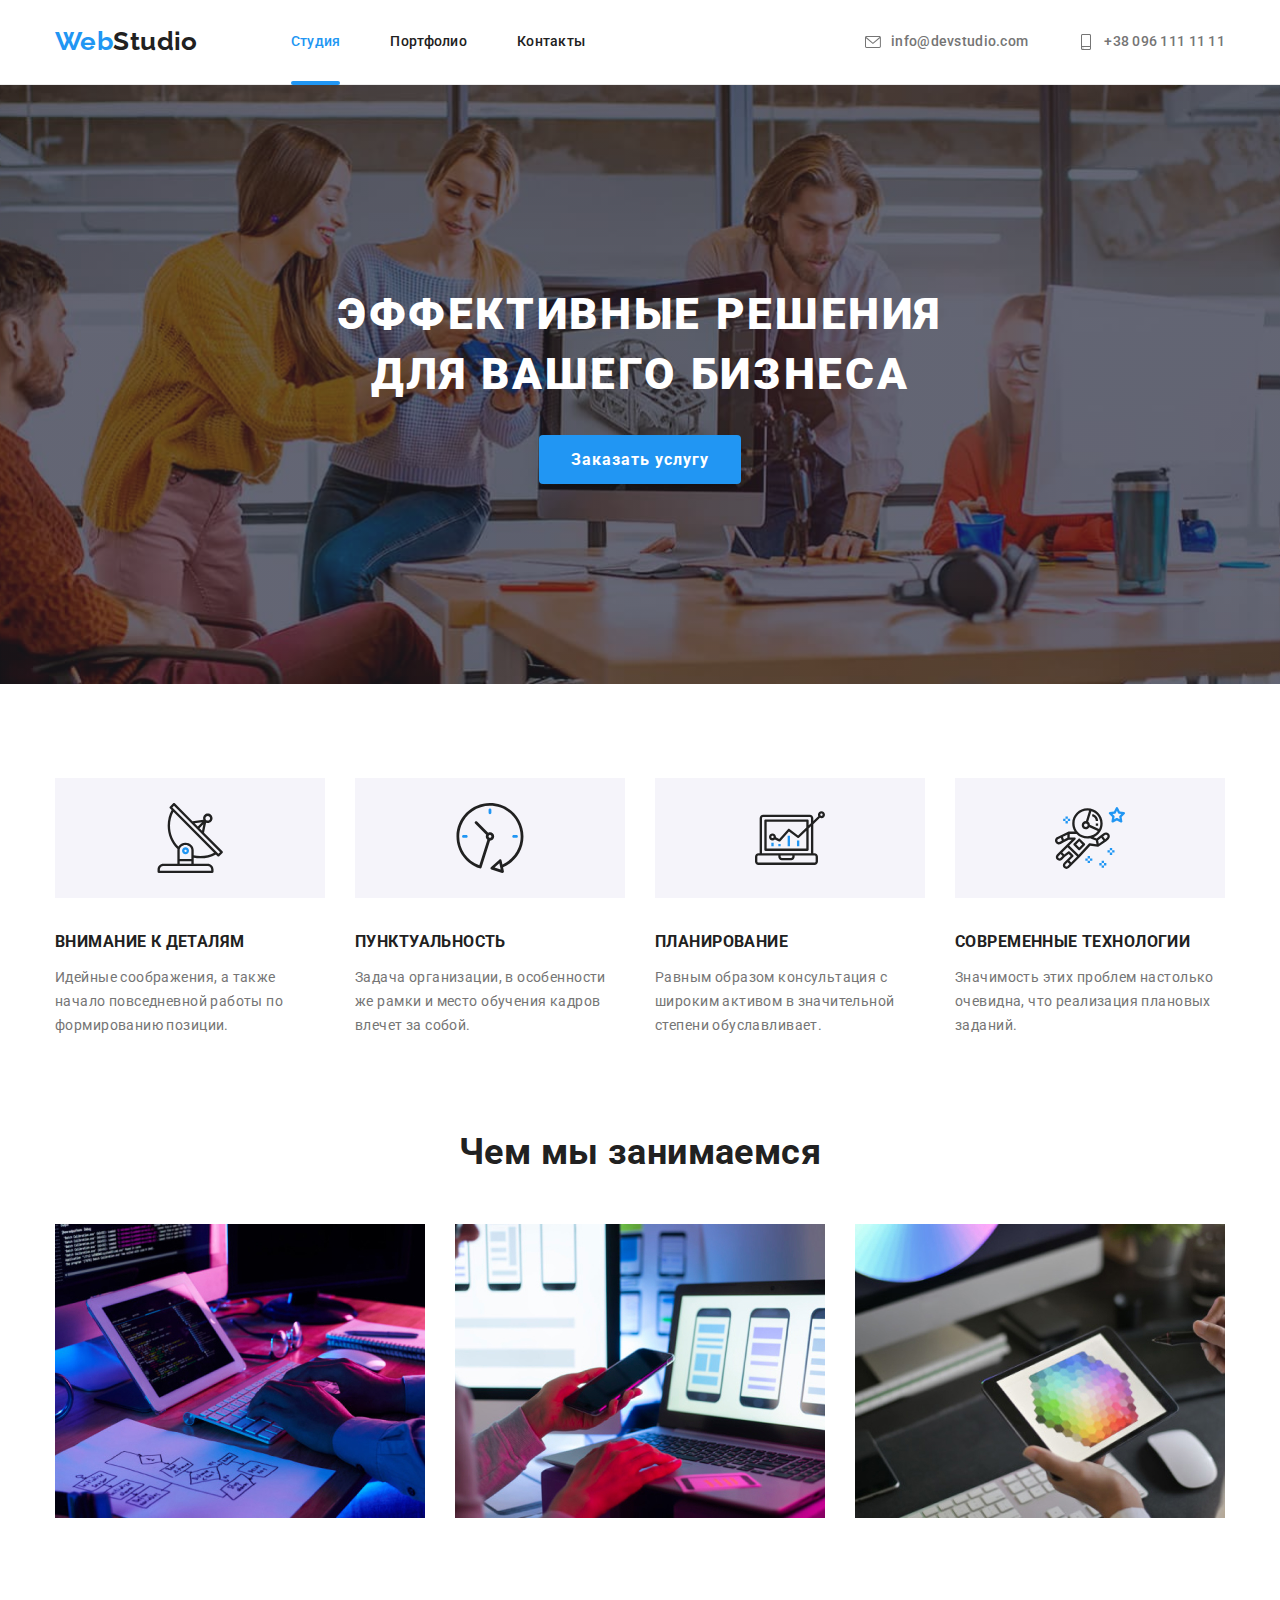
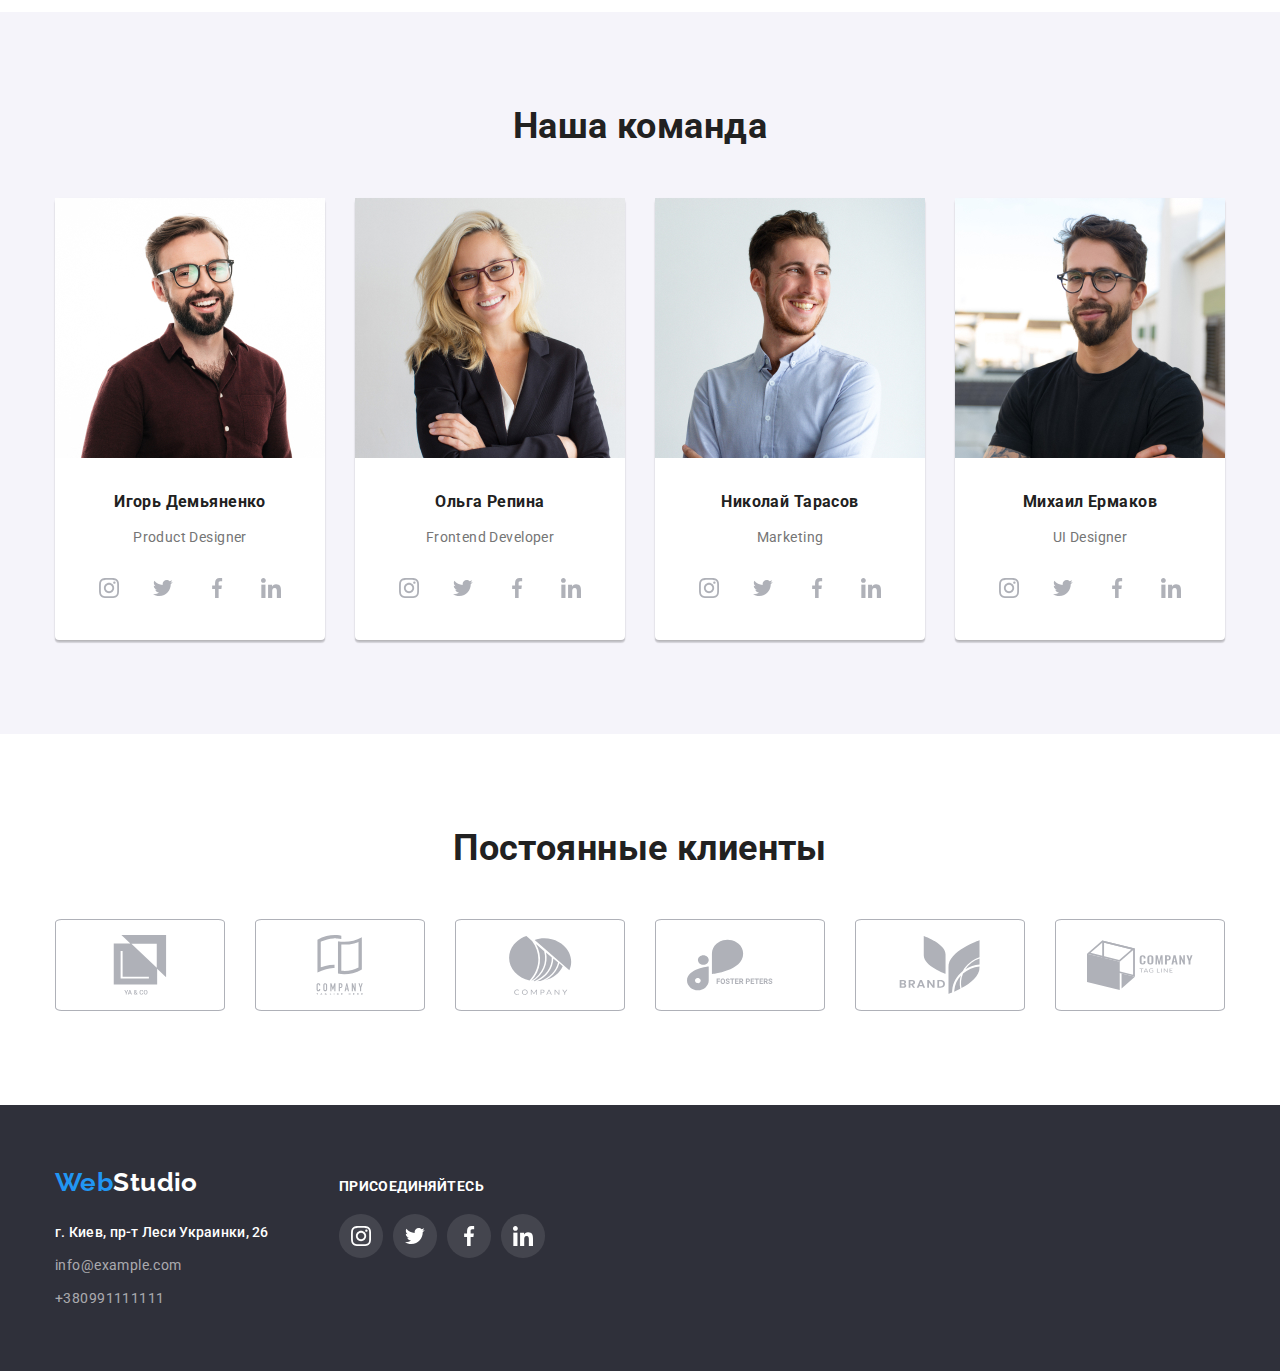
==== index.html @ 58682e2e "H/W" ====
<!DOCTYPE html>
<html lang="ru">
  <head>
    <meta charset="UTF-8" />
    <meta http-equiv="X-UA-Compatible" content="IE=edge" />
    <meta name="viewport" content="width=device-width, initial-scale=1.0" />
    <link rel="preconnect" href="https://fonts.googleapis.com" />
    <link rel="preconnect" href="https://fonts.gstatic.com" crossorigin />
    <link
      href="https://fonts.googleapis.com/css2?family=Raleway:wght@700&family=Roboto:wght@400;500;700;900&display=swap"
      rel="stylesheet"
    />
    <title>WebStudio</title>
    <link rel="stylesheet" href="./css/modern-normalize.css" />
    <link rel="stylesheet" href="./css/styles.css" />
  </head>

  <body>
    <header class="header">
      <div class="container-header container">
        <a class="logo-link" href="./index.html"
          >Web<span class="logo-d">Studio</span></a
        >
        <nav class="nav">
          <ul class="nav-list">
            <li class="nav-item">
              <a class="nav-link-s nav-link-active" href="./index.html">Студия</a>
            </li>
            <li class="nav-item">
              <a class="nav-link-ps" href="./portfolio.html">Портфолио</a>
            </li>
            <li class="nav-item">
              <a class="nav-link-k" href="Контакты">Контакты</a>
            </li>
          </ul>
        </nav>
        <ul class="cont-list">
          <li class="cont-item">
            <a class="cont-link" href="mailto:info@devstudio.com"
              ><svg class="cont-icon" width="16px" height="16px">
                <use href="./img/svg/symbol-defs.svg#icon-envelope"></use></svg
              >info@devstudio.com</a
            >
          </li>
          <li class="cont-item">
            <a class="cont-link" href="tel:+380961111111"
              ><svg class="cont-icon" width="16px" height="16px">
                <use
                  href="./img/svg/symbol-defs.svg#icon-smartphone"
                ></use></svg
              >+38 096 111 11 11</a
            >
          </li>
        </ul>
      </div>
    </header>
    <main>
      <section class="hero">
        <div class="container modal-animation">
          <h1 class="hero-title">ЭФФЕКТИВНЫЕ РЕШЕНИЯ ДЛЯ ВАШЕГО БИЗНЕСА</h1>
          <button class="button" type="button" data-modal-open>Заказать услугу</button>
          <div class="backdrop is-hidden" data-modal>
            <div class="modal">
              <p class="visually-hidden">Lorem ipsum dolor sit amet.</p>
                <button class="close-modal" data-modal-close>
                  <svg class="svg-modal"  width="18" height="18">
                    <use href="./img/svg/symbol-defs.svg#icon-close-black-18dp-2-1"></use>
                   </svg>
            </div>
          </div>
        </div>
      </section>

      <section class="section">
        <div class="container">
          <h2 class="visually-hidden">Заголовок</h2>
          <ul class="pecul-list">
            <li class="pecul-item">
              <div class="pecul-tumba">
                <svg class="pecul-icons">
                  <use href="./img/svg/symbol-defs.svg#icon-antena"></use>
                </svg>
              </div>
              <h3 class="pecul-title">внимание к деталям</h3>
              <p class="pecul-text">
                Идейные соображения, а также начало повседневной работы по
                формированию позиции.
              </p>
            </li>
            <li class="pecul-item">
              <div class="pecul-tumba">
                <svg class="pecul-icons">
                  <use href="./img/svg/symbol-defs.svg#icon-clock"></use>
                </svg>
              </div>
              <h3 class="pecul-title">пунктуальность</h3>
              <p class="pecul-text">
                Задача организации, в особенности же рамки и место обучения
                кадров влечет за собой.
              </p>
            </li>
            <li class="pecul-item">
              <div class="pecul-tumba">
                <svg class="pecul-icons">
                  <use href="./img/svg/symbol-defs.svg#icon-diagram"></use>
                </svg>
              </div>
              <h3 class="pecul-title">планирование</h3>
              <p class="pecul-text">
                Равным образом консультация с широким активом в значительной
                степени обуславливает.
              </p>
            </li>
            <li class="pecul-item">
              <div class="pecul-tumba">
                <svg class="pecul-icons">
                  <use href="./img/svg/symbol-defs.svg#icon-astronaut"></use>
                </svg>
              </div>
              <h3 class="pecul-title">современные технологии</h3>
              <p class="pecul-text">
                Значимость этих проблем настолько очевидна, что реализация
                плановых заданий.
              </p>
            </li>
          </ul>
        </div>
      </section>

      <section class="section section-feature">
        <div class="container">
          <h2 class="feature-title">Чем мы занимаемся</h2>
          <ul class="feature">
            <li class="feature-item">
              <img
                src="./img/1.1.jpg"
                alt="человек работает за компютером"
                width="370"
                height="300"
              />
            </li>
            <li class="feature-item">
              <img
                src="./img/1.2.jpg"
                alt="человек смотрит на телефон"
                width="370"
                height="300"
              />
            </li>
            <li class="feature-item">
              <img
                src="./img/1.3.jpg"
                alt="человек рисует на планшете"
                width="370"
                height="300"
              />
            </li>
          </ul>
        </div>
      </section>

      <section class="section section-team">
        <div class="container">
          <h2 class="section-title">Наша команда</h2>
          <ul class="team-list">
            <li class="team-item">
              <img
                src="./img/2.1.jpg"
                alt="UI Designer"
                width="270"
                height="260"
              />
              <div class="tumba">
                <h3 class="team-title">Игорь Демьяненко</h3>
                <p class="team-text">Product Designer</p>
                <ul class="team-socials-list">
                    <li class="button-icons">
                        <a class="team-social-link" href="#">
                            <svg class="icon" width="20" height="20">
                                <use href="./img/svg/symbol-defs.svg#icon-instagram"></use>
                            </svg>
                        </a>
                    </li>
                    <li class="button-icons">
                        <a class="team-social-link" href="#">
                            <svg class="icon" width="20" height="20">
                                <use href="./img/svg/symbol-defs.svg#icon-twitter"></use>
                            </svg>
                        </a>
                    </li>
                    <li class="button-icons">
                        <a class="team-social-link" href="#">
                            <svg class="icon" width="20" height="20">
                                <use href="./img/svg/symbol-defs.svg#icon-facebook"></use>
                            </svg>
                        </a>
                    </li>
                    <li class="button-icons">
                        <a class="team-social-link" href="#">
                            <svg class="icon" width="20" height="20">
                                <use href="./img/svg/symbol-defs.svg#icon-linkedin"></use>
                            </svg>
                        </a>
                    </li>
                </ul>
              </div>
            </li>
            <li class="team-item">
              <img
                src="./img/2.2.jpg"
                alt="Marketing"
                width="270"
                height="260"
              />
              <div class="tumba">
                <h3 class="team-title">Ольга Репина</h3>
                <p class="team-text">Frontend Developer</p>
                <ul class="team-socials-list">
                    <li class="button-icons">
                        <a class="team-social-link" href="#">
                            <svg class="icon" width="20" height="20">
                                <use href="./img/svg/symbol-defs.svg#icon-instagram"></use>
                            </svg>
                        </a>
                    </li>
                    <li class="button-icons">
                        <a class="team-social-link" href="#">
                            <svg class="icon" width="20" height="20">
                                <use href="./img/svg/symbol-defs.svg#icon-twitter"></use>
                            </svg>
                        </a>
                    </li>
                    <li class="button-icons">
                        <a class="team-social-link" href="#">
                            <svg class="icon" width="20" height="20">
                                <use href="./img/svg/symbol-defs.svg#icon-facebook"></use>
                            </svg>
                        </a>
                    </li>
                    <li class="button-icons">
                        <a class="team-social-link" href="#">
                            <svg class="icon" width="20" height="20">
                                <use href="./img/svg/symbol-defs.svg#icon-linkedin"></use>
                            </svg>
                        </a>
                    </li>
                </ul>
              </div>
            </li>
            <li class="team-item">
              <img
                src="./img/2.3.jpg"
                alt="Frontend Developer"
                width="270"
                height="260"
              />
              <div class="tumba">
                <h3 class="team-title">Николай Тарасов</h3>
                <p class="team-text">Marketing</p>
                <ul class="team-socials-list">
                    <li class="button-icons">
                        <a class="team-social-link" href="#">
                            <svg class="icon" width="20" height="20">
                                <use href="./img/svg/symbol-defs.svg#icon-instagram"></use>
                            </svg>
                        </a>
                    </li>
                    <li class="button-icons">
                        <a class="team-social-link" href="#">
                            <svg class="icon" width="20" height="20">
                                <use href="./img/svg/symbol-defs.svg#icon-twitter"></use>
                            </svg>
                        </a>
                    </li>
                    <li class="button-icons">
                        <a class="team-social-link" href="#">
                            <svg class="icon" width="20" height="20">
                                <use href="./img/svg/symbol-defs.svg#icon-facebook"></use>
                            </svg>
                        </a>
                    </li>
                    <li class="button-icons">
                        <a class="team-social-link" href="#">
                            <svg class="icon" width="20" height="20">
                                <use href="./img/svg/symbol-defs.svg#icon-linkedin"></use>
                            </svg>
                        </a>
                    </li>
                </ul>
              </div>
            </li>
            <li class="team-item">
              <img
                src="./img/2.4.jpg"
                alt="Product Designer"
                width="270"
                height="260"
              />
              <div class="tumba">
                <h3 class="team-title">Михаил Ермаков</h3>
                <p class="team-text">UI Designer</p>
                <ul class="team-socials-list">
                    <li class="button-icons">
                        <a class="team-social-link" href="#">
                            <svg class="icon" width="20" height="20">
                                <use href="./img/svg/symbol-defs.svg#icon-instagram"></use>
                            </svg>
                        </a>
                    </li>
                    <li class="button-icons">
                        <a class="team-social-link" href="#">
                            <svg class="icon" width="20" height="20">
                                <use href="./img/svg/symbol-defs.svg#icon-twitter"></use>
                            </svg>
                        </a>
                    </li>
                    <li class="button-icons">
                        <a class="team-social-link" href="#">
                            <svg class="icon" width="20" height="20">
                                <use href="./img/svg/symbol-defs.svg#icon-facebook"></use>
                            </svg>
                        </a>
                    </li>
                    <li class="button-icons">
                        <a class="team-social-link" href="#">
                            <svg class="icon" width="20" height="20">
                                <use href="./img/svg/symbol-defs.svg#icon-linkedin"></use>
                            </svg>
                        </a>
                    </li>
                </ul>
              </div>
            </li>
          </ul>
        </div>
      </section>

      <section class="section section-client">
        <div class="container">
          <h2 class="section-title">Постоянные клиенты</h2>
          <ul class="client-list">
            <li class="client-item">
              <a class="clients-link" href="#">
                <svg class="client-icons" width="106" height="60">
                  <use href="./img/svg/symbol-defs.svg#icon-yaco"></use>
                </svg>
              </a>
            </li>
            <li class="client-item">
              <a class="clients-link" href="#">
                <svg class="client-icons" width="106" height="60">
                  <use href="./img/svg/symbol-defs.svg#icon-company-th"></use>
                </svg>
              </a>
            </li>
            <li class="client-item">
              <a class="clients-link" href="#">
                <svg class="client-icons" width="106" height="60">
                  <use href="./img/svg/symbol-defs.svg#icon-company"></use>
                </svg>
              </a>
            </li>
            <li class="client-item">
              <a class="clients-link" href="#">
                <svg class="client-icons" width="106" height="60">
                  <use
                    href="./img/svg/symbol-defs.svg#icon-foster-peters"
                  ></use>
                </svg>
              </a>
            </li>
            <li class="client-item">
              <a class="clients-link" href="#">
                <svg class="client-icons" width="106" height="60">
                  <use href="./img/svg/symbol-defs.svg#icon-brand"></use>
                </svg>
              </a>
            </li>
            <li class="client-item">
              <a class="clients-link" href="#">
                <svg class="client-icons" width="106" height="60">
                  <use href="./img/svg/symbol-defs.svg#icon-company-tl"></use>
                </svg>
              </a>
            </li>
          </ul>
        </div>
      </section>
    </main>

    <footer>
      <section class="section-footer">
        <div class="container container-footer">
            <div class="">
                <a class="logo-link-f" href="/index.html"
                >Web<span class="logo-white">Studio</span></a>
              <address class="address">
                <ul class="nav-list-f">
                  <li class="nav-item-f">
                    <a class="cont-link-fa" href=""
                      >г. Киев, пр-т Леси Украинки, 26</a>
                  </li>
                  <li class="nav-item-f">
                    <a class="cont-link-f" href="mailto:info@example.com"
                      >info@example.com</a>
                  </li>
                  <li class="nav-item-f">
                    <a class="cont-link-f" href="tel:+380991111111"
                      >+380991111111</a>
                  </li>
                </ul>
            </div>
            <div class="footer-social">
              <h3 class="social-heading-footer">присоединяйтесь</h3>
              <ul class="footer-socials-list">
                <li class="footer-socials-item">
                  <a class="footer-social-link" href="#">
                    <svg class="footer-icon" width="20" height="20">
                      <use
                        href="./img/svg/symbol-defs.svg#icon-instagram"
                      ></use>
                    </svg>
                  </a>
                </li>
                <li class="footer-socials-item">
                  <a class="footer-social-link" href="#">
                    <svg class="footer-icon" width="20" height="20">
                      <use href="./img/svg/symbol-defs.svg#icon-twitter"></use>
                    </svg>
                  </a>
                </li>
                <li class="footer-socials-item">
                  <a class="footer-social-link" href="#">
                    <svg class="footer-icon" width="20" height="20">
                      <use href="./img/svg/symbol-defs.svg#icon-facebook"></use>
                    </svg>
                  </a>
                </li>
                <li class="footer-socials-item">
                  <a class="footer-social-link" href="#">
                    <svg class="footer-icon" width="20" height="20">
                      <use href="./img/svg/symbol-defs.svg#icon-linkedin"></use>
                    </svg>
                  </a>
                </li>
              </ul>
            </div>
          </address>
        </div>
      </section>
    </footer>
    <script src="./js/modal.js"></script>
  </body>
</html>
---- css/styles.css ----
/* цвет основного текста #757575*/
/* цвет вторичного текста #212121*/
/* белый FFFFFF*/
/* акцент #2196F3 - #000000*/
/* Вторичный цвет фона #2F303A */
/* Вторичный цвет фона# F5F4FA */

:root {
  --primary-text-color: #757575;
  --title-text-color: #212121;
  --white-text-color: #fff;
  --accent-text-color: #2196f3;
  --icon-color: #f5f4fa;
}
body {
  font-family: Roboto, sans-serif;
  font-size: 14px;
  line-height: 1.71;
  letter-spacing: 0.03em;
  background-color: #fff;
  color: var(--primary-text-color);
}
.visually-hidden {
  position: absolute;
  clip: rect(0 0 0 0);
  width: 1px;
  height: 1px;
  margin: -1px;
}
address {
  font-style: normal;
  margin-top: 20px;
}
h1,
h2,
h3,
p {
  padding: 0;
  margin: 0;
}
ul {
  margin: 0;
  padding: 0;
  list-style: none;
}
h2 {
  font-weight: 700;
  line-height: 1.16;
  font-size: 18px;
  color: var(--title-text-color);
}
a {
  text-decoration: none;
}
img {
  max-width: 100%;
  height: auto;
  display: block;
}

/* section */
.section {
  padding-top: 94px;
  padding-bottom: 94px;
}
.section-feature {
  padding-top: 0;
}
.section-title {
  text-align: center;
  margin-bottom: 50px;
  font-size: 36px;
}
.section-team {
  background: #f5f4fa;
}

/* header */
.header {
  border-bottom-width: 1px;
  border-bottom-style: solid;
  border-bottom-color: #ececec;
}
.container-header {
  display: flex;
  align-items: center;
}
.nav {
  margin-left: 93px;
}
.nav-list {
  display: flex;
}
.nav-item:not(:last-child) {
  margin-right: 50px;
}

.logo-link,
.logo-d,
.logo-white,
.logo-link-f {
  font-family: Raleway;
  font-weight: 700;
  font-size: 26px;
  line-height: 1.38;
}
.logo-link {
  color: var(--accent-text-color);
  margin: 24px 0;
}
.logo-d {
  color: var(--title-text-color);
}
.nav-link-s,
.nav-link-ps,
.nav-link-k,
.nav-link-p,
.nav-link-st {
  text-decoration: none;
  font-weight: 500;
  font-size: 14px;
  line-height: 1.14;
  letter-spacing: 0.02em;
  height: 100%;
  display: flex;
  align-items: center;
  position: relative;
  padding-top: 32px;
  padding-bottom: 32px;
  height: 100%;
  color: var(--title-text-color);
  transition: 250ms cubic-bezier(0.4, 0, 0.2, 1);
}

.nav-link-s:hover,
.nav-link-s:focus,
.nav-link-ps:hover,
.nav-link-ps:focus,
.nav-link-k:hover,
.nav-link-k:focus,
.nav-link-st:hover,
.nav-link-st:focus {
  color: var(--accent-text-color);
}
.nav-link-active {
  color: var(--accent-text-color);
  padding-top: 32px;
  padding-bottom: 32px;
}

.nav-link-active::after {
  content: "";
  position: absolute;
  height: 4px;
  border-radius: 2px;
  bottom: 0%;
  width: 100%;
  bottom: -3px;
  left: 0;
  background: var(--accent-text-color);
}
.cont-list {
  display: flex;
  margin-left: auto;
}
.cont-item:not(:last-child) {
  margin-right: 50px;
}
.cont-link {
  display: flex;
  font-weight: 500;
  line-height: 1.14;
  letter-spacing: 0.02em;
  color: var(--primary-text-color);
  transition: 250ms cubic-bezier(0.4, 0, 0.2, 1);
}
.cont-icon {
  margin-right: 10px;
  fill: var(--primary-text-color);
}
.cont-link:hover,
.cont-link:focus {
  color: var(--accent-text-color);
}
.cont-link:hover .cont-icon {
  fill: var(--accent-text-color);
}
.cont-link:focus .cont-icon {
  fill: var(--accent-text-color);
}

/* hero */
.hero {
  margin-left: auto;
  margin-right: auto;
  background-color: #2f303a;
  background-image: linear-gradient(
      to left,
      rgba(47, 48, 58, 0.4),
      rgba(47, 48, 58, 0.4)
    ),
    url(../img/bg-h.jpg);
  background-size: cover;
  max-width: 1600px;
  background-repeat: no-repeat;
  background-position: center;
  padding: 200px 0;
}

.hero-title {
  font-weight: 900;
  font-size: 44px;
  line-height: 1.36;
  letter-spacing: 0.06em;
  text-transform: uppercase;
  width: 696px;
  margin: 0 auto;
  text-align: center;
  color: #fff;
}
.button {
  font-weight: 700;
  font-size: 16px;
  line-height: 1.87;
  align-items: center;
  text-align: center;
  letter-spacing: 0.06em;
  cursor: pointer;
  min-width: 200px;
  margin: 0 auto;
  margin-top: 30px;
  padding: 10px 29px;
  display: block;
  padding: 10px 32px;
  box-shadow: 0px 4px 4px rgba(0, 0, 0, 0.15);
  border: none;
  border-radius: 4px;
  color: #fff;
  background-color: var(--accent-text-color);
}
.button:hover,
.button:focus {
  box-shadow: 0px 3px 1px rgba(0, 0, 0, 0.1), 0px 1px 2px rgba(0, 0, 0, 0.08),
    0px 2px 2px rgba(0, 0, 0, 0.12);
}
.modal-animation {
  position: relative;
}
.backdrop {
  position: fixed;
  top: 0%;
  left: 0%;
  width: 100%;
  height: 100%;
  background-color: rgba(0, 0, 0, 0.2);
  transition-property: opacity visibility;
  transition: 250ms cubic-bezier(0.4, 0, 0.2, 1);
}
.is-hidden .modal {
  transform: translateY(200%) scale(2);
}
.modal {
  position: absolute;
  min-width: 528px;
  min-height: 581px;
  background: #ffffff;
  border-radius: 4px;
  top: 50%;
  left: 50%;
  box-shadow: 0px 1px 3px rgba(0, 0, 0, 0.12), 0px 1px 1px rgba(0, 0, 0, 0.14),
    0px 2px 1px rgba(0, 0, 0, 0.2);
  transform: translate(-50%, -50%) scale(1);
  transition: 250ms cubic-bezier(0.4, 0, 0.2, 1);
}
.close-modal {
  position: absolute;
  width: 30px;
  height: 30px;
  border-width: 1px;
  border-radius: 50%;
  border-color: rgba(0, 0, 0, 0.1);
  background-color: #fff;
  position: absolute;
  margin: 0;
  top: 8px;
  right: 8px;
  display: flex;
  align-items: center;
  justify-content: center;
}
.is-hidden {
  visibility: hidden;
  opacity: 0;
  pointer-events: none;
}

/* section-pecul */
.container {
  width: 1200px;
  padding: 0 15px;
  margin: 0 auto;
}
.pecul-list {
  display: flex;
}
.pecul-title {
  text-transform: uppercase;
  color: var(--title-text-color);
}
.pecul-tumba {
  background-color: var(--icon-color);
  width: 270px;
  height: 120px;
  margin-bottom: 30px;
  display: flex;
  align-items: center;
  justify-content: center;
}
.pecul-icons {
  width: 70px;
  height: 70px;
}
.pecul-item:not(:last-child) {
  margin-right: 30px;
}
.pecul-title {
  box-sizing: content-box;
  margin-bottom: 10px;
}
.feature-title {
  text-align: center;
  margin-bottom: 50px;
  font-size: 36px;
}
.feature {
  display: flex;
}
.feature-item:not(:last-child) {
  margin-right: 30px;
}

/* team */

.team-list {
  display: flex;
}
.team-title {
  margin-bottom: 10px;
  color: var(--title-text-color);
}
.team-item:not(:last-child) {
  margin-right: 30px;
}
.tumba {
  padding: 30px 0;
}
.team-item {
  background-color: #ffffff;
  border-radius: 4px;
  box-shadow: 0px 3px 1px rgba(0, 0, 0, 0.1), 0px 1px 2px rgba(0, 0, 0, 0.08),
    0px 2px 2px rgba(0, 0, 0, 0.12);
  text-align: center;
}
.team-socials-list {
  display: flex;
  justify-content: center;
  align-items: center;
  margin-top: 16px;
}
.button-icons {
  padding: 0;
  border: none;
  background-color: #fff;
  align-items: center;
}
.team-social-link {
  display: flex;
  width: 44px;
  height: 44px;
  align-items: center;
  justify-content: center;
  border-radius: 50%;
  fill: #afb1b8;
  transition: 250ms cubic-bezier(0.4, 0, 0.2, 1);
}
.team-social-link:hover,
.team-social-link:focus {
  background-color: var(--accent-text-color);
}
.team-social-link:hover,
.team-social-link:focus {
  fill: #fff;
}
.button-icons:not(:last-child) {
  margin-right: 10px;
}

/* client */

.client-list {
  display: flex;
  justify-content: center;
  align-items: center;
}
.client-item {
  padding: 0;
  border-radius: 4%;
  align-items: center;
}
.client-item:not(:last-child) {
  margin-right: 30px;
}
.clients-link {
  display: flex;
  width: 170px;
  height: 92px;
  align-items: center;
  justify-content: center;
  border: 1px solid #afb1b8;
  border-radius: 4%;
  transition: 250ms cubic-bezier(0.4, 0, 0.2, 1);
}
.clients-link {
  fill: #afb1b8;
}
.clients-link:hover,
.clients-link:focus {
  border-color: var(--accent-text-color);
  fill: var(--accent-text-color);
}

/* footer */
.container-footer {
  display: flex;
  align-items: baseline;
}
.logo-link-f {
  color: var(--accent-text-color);
}
.logo-white {
  color: var(--white-text-color);
}
.cont-link-fa {
  text-decoration: none;
  font-weight: 500;
  line-height: 1.14;
  letter-spacing: 0.02em;
  text-decoration: none;
  color: var(--white-text-color);
}
.cont-link-fa:focus,
.cont-link-fa:hover {
  color: var(--accent-text-color);
}
.cont-link-f {
  font-weight: 400;
  line-height: 1.71;
  color: rgba(255, 255, 255, 0.6);
}
.cont-link-f:focus,
.cont-link-f:hover {
  color: var(--accent-text-color);
}

footer {
  background-color: #2f303a;
  padding: 60px 0;
}
.nav-item-f:not(:last-child) {
  margin-bottom: 9px;
}
.social-heading-footer {
  font-weight: bold;
  font-size: 14px;
  line-height: 16px;
  text-transform: uppercase;
  color: var(--white-text-color);
}
.footer-social {
  margin-left: 70px;
}

.footer-socials-list {
  display: flex;
  align-items: center;
  justify-content: center;
  margin-top: 20px;
}

.footer-socials-item {
  padding: 0;
  align-items: center;
  border-radius: 50%;
  background-image: linear-gradient(
    to left,
    rgba(255, 255, 255, 10%),
    rgba(255, 255, 255, 10%)
  );
}

.footer-social-link:hover,
.footer-social-link:focus {
  background-image: linear-gradient(
    to left,
    var(--accent-text-color),
    var(--accent-text-color)
  );
}

.footer-socials-item:not(:last-child) {
  margin-right: 10px;
}

.footer-social-link {
  display: flex;
  width: 44px;
  height: 44px;
  align-items: center;
  justify-content: center;
  border-radius: 50%;
  transition: 250ms cubic-bezier(0.4, 0, 0.2, 1);
}
.footer-icon {
  fill: #fff;
}
/* portfolio */

.filter-button {
  font-weight: bold;
  font-size: 16px;
  line-height: 1.62;
  text-align: center;
  border: none;
  margin: 0;
  border-radius: 4px;
  padding: 6px 22px;
  cursor: pointer;
  background: #f5f4fa;
  color: var(--title-text-color);
  transition: 250ms cubic-bezier(0.4, 0, 0.2, 1);
}
.botton-list {
  justify-content: center;
  display: flex;
}
.botton-item:not(:last-child) {
  margin-right: 8px;
}
.filter-button:hover,
.filter-button:focus {
  color: var(--white-text-color);
  background: var(--accent-text-color);
  box-shadow: 0px 3px 1px rgba(0, 0, 0, 0.1), 0px 1px 2px rgba(0, 0, 0, 0.08),
    0px 2px 2px rgba(0, 0, 0, 0.12);
  border-radius: 4px;
}
.portfolio-list {
  margin-top: 50px;
  display: flex;
  flex-wrap: wrap;
  align-items: center;
  justify-content: space-between;
}
.portfolio-item:nth-child(-n + 6) {
  margin-bottom: 30px;
}
.portfolio-link {
  display: block;
  transition: box-shadow 250ms cubic-bezier(0.4, 0, 0.2, 1);
}
.portfolio-link:hover,
.portfolio-link:focus {
  box-shadow: 0px 1px 1px rgba(0, 0, 0, 0.12), 0px 4px 4px rgba(0, 0, 0, 0.06),
    1px 4px 6px rgba(0, 0, 0, 0.16);
}
.portfolio-item {
  position: relative;
}
.portfolio-tumba {
  margin-top: -5px;
  padding: 20px 24px;
  border-right: 1px solid #eeeeee;
  border-bottom: 1px solid #eeeeee;
  border-left: 1px solid #eeeeee;
  background: #ffffff;
}
.portfolio-titel {
  font-weight: 700;
  font-size: 18px;
  line-height: 2;
  letter-spacing: 0.06em;
}
.portfolio-text {
  color: var(--primary-text-color);
  font-weight: 400;
  margin-top: 4px;
  font-size: 16px;
  line-height: 1.87;
}
.portfolio-hover {
  position: relative;
  overflow: hidden;
}
.hover-text {
  position: absolute;
  bottom: 0;
  transform: translateY(100%);
  transition: transform 250ms cubic-bezier(0.4, 0, 0.2, 1);
  width: 100%;
  height: 100%;
  padding: 63px 24px;
  background-color: rgba(33, 150, 243, 0.9);
  font-weight: normal;
  font-size: 18px;
  line-height: 1.56;
  color: #ffffff;
}
.portfolio-link:hover .hover-text,
.portfolio-link:focus .hover-text {
  transform: translateY(0);
}
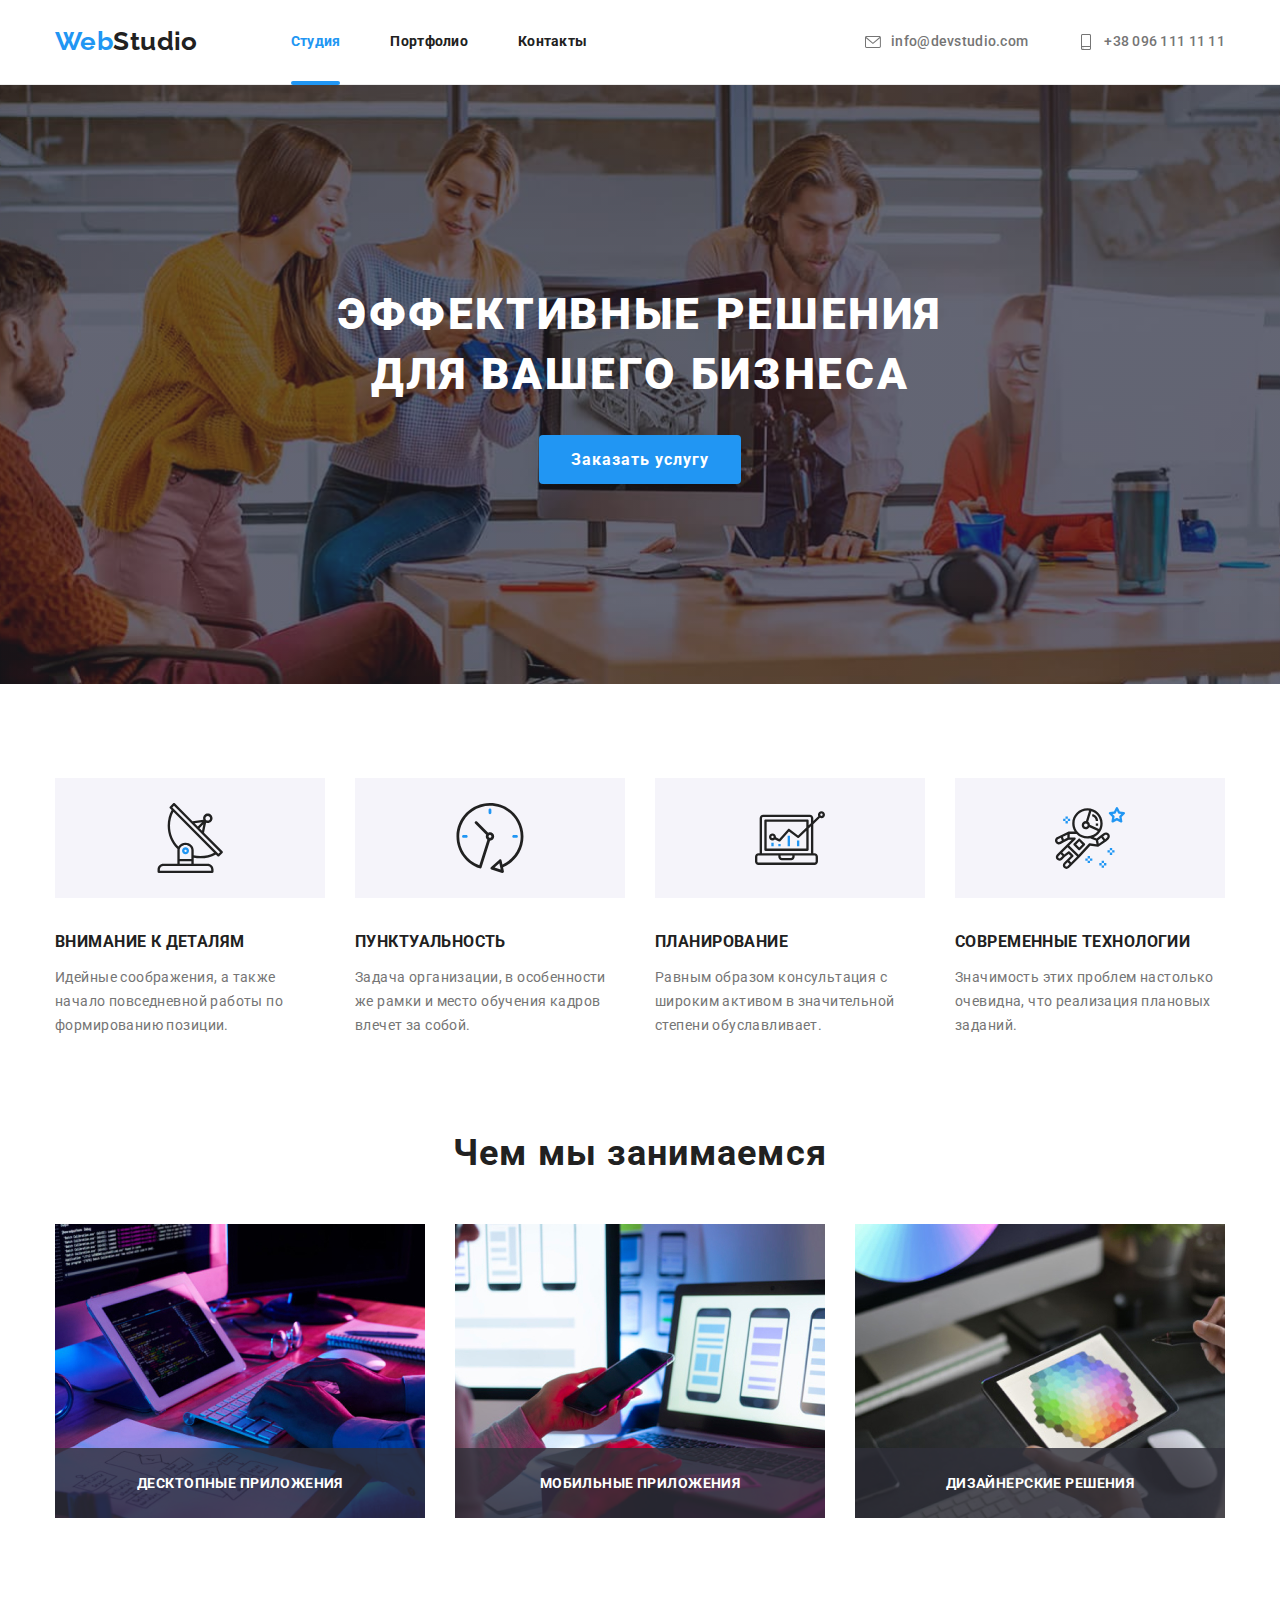
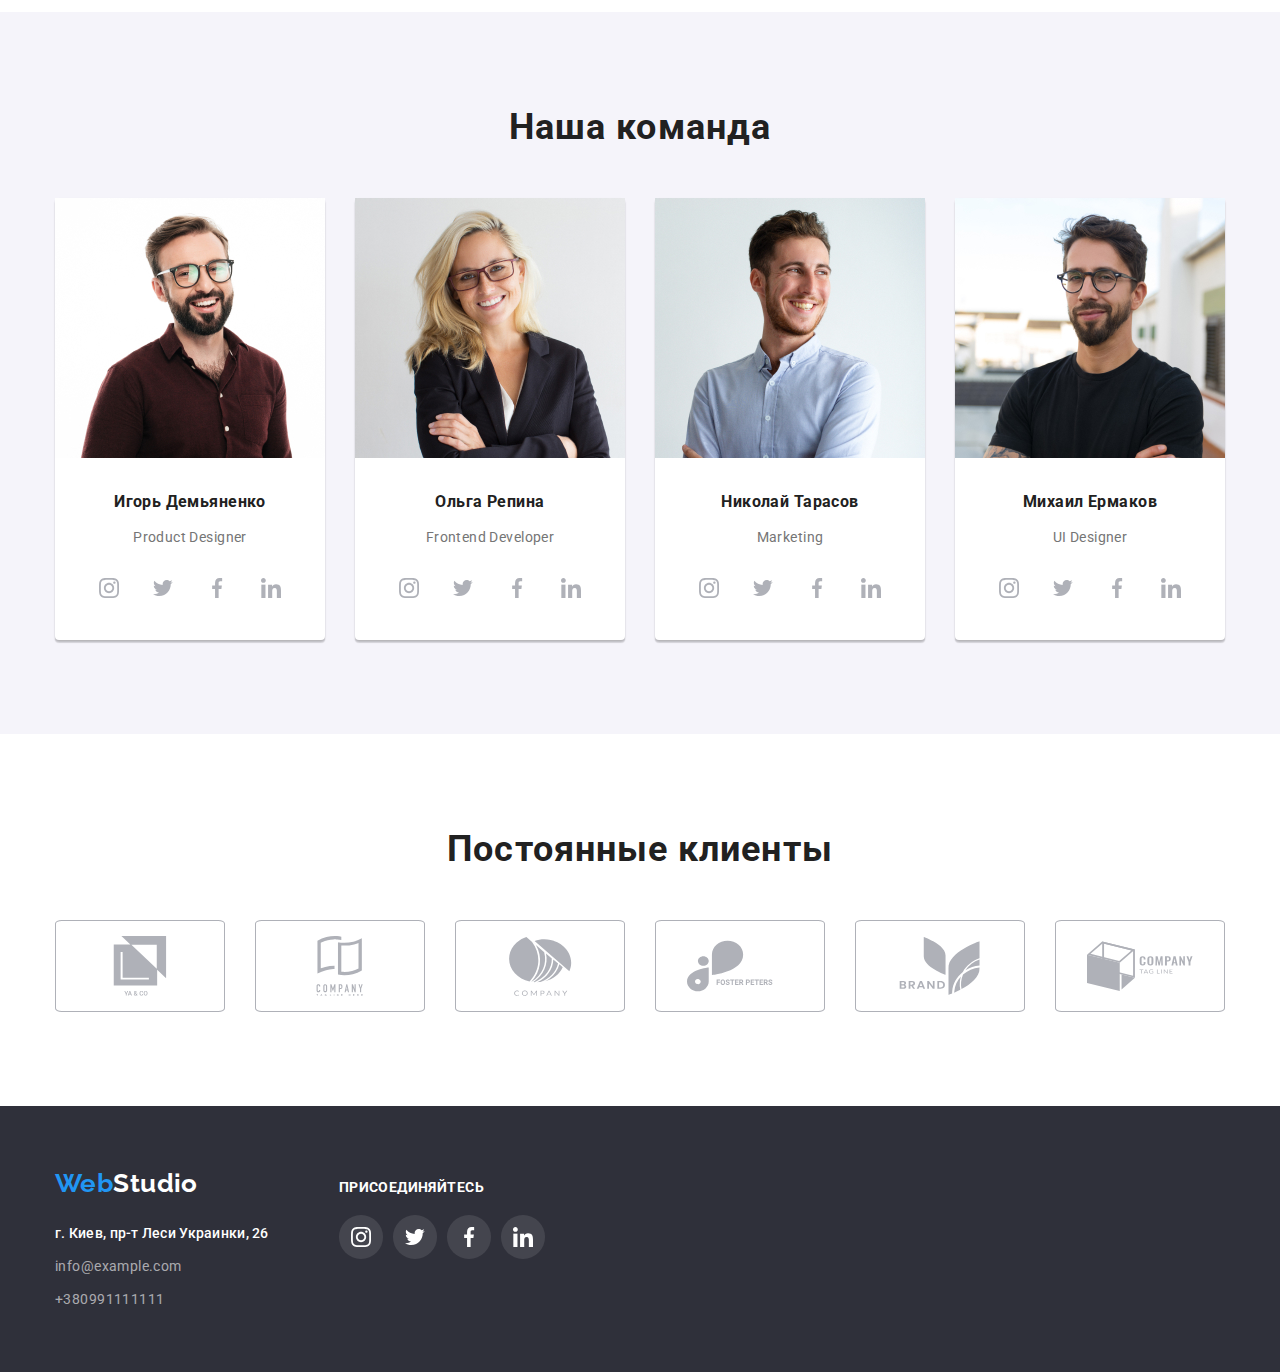
==== commit 5a985066: "H/W" ====
--- a/index.html
+++ b/index.html
@@ -18,19 +18,19 @@
   <body>
     <header class="header">
       <div class="container-header container">
-        <a class="logo-link" href="./index.html"
-          >Web<span class="logo-d">Studio</span></a
+        <a class="logo-link logo" href="./index.html"
+          >Web<span class="logo-black">Studio</span></a
         >
         <nav class="nav">
           <ul class="nav-list">
             <li class="nav-item">
-              <a class="nav-link-s nav-link-active" href="./index.html">Студия</a>
+              <a class="nav-link nav-link-active" href="./index.html">Студия</a>
             </li>
             <li class="nav-item">
-              <a class="nav-link-ps" href="./portfolio.html">Портфолио</a>
+              <a class="nav-link" href="./portfolio.html">Портфолио</a>
             </li>
             <li class="nav-item">
-              <a class="nav-link-k" href="Контакты">Контакты</a>
+              <a class="nav-link" href="Контакты">Контакты</a>
             </li>
           </ul>
         </nav>
@@ -129,31 +129,40 @@
 
       <section class="section section-feature">
         <div class="container">
-          <h2 class="feature-title">Чем мы занимаемся</h2>
+          <h2 class="feature-title title">Чем мы занимаемся</h2>
           <ul class="feature">
             <li class="feature-item">
-              <img
+              <div class="job-item-thumb">
+                <img
                 src="./img/1.1.jpg"
                 alt="человек работает за компютером"
                 width="370"
                 height="300"
               />
+              <p class="job-animation">Десктопные приложения</p>
+              </div>
             </li>
             <li class="feature-item">
-              <img
+              <div class="job-item-thumb">
+                <img
                 src="./img/1.2.jpg"
                 alt="человек смотрит на телефон"
                 width="370"
                 height="300"
               />
+              <p class="job-animation">Мобильные приложения</p>
+              </div>
             </li>
             <li class="feature-item">
-              <img
+              <div class="job-item-thumb">
+                <img
                 src="./img/1.3.jpg"
                 alt="человек рисует на планшете"
                 width="370"
                 height="300"
               />
+              <p class="job-animation">Дизайнерские решения</p>
+              </div>
             </li>
           </ul>
         </div>
@@ -161,7 +170,7 @@
 
       <section class="section section-team">
         <div class="container">
-          <h2 class="section-title">Наша команда</h2>
+          <h2 class="section-title title">Наша команда</h2>
           <ul class="team-list">
             <li class="team-item">
               <img
@@ -337,7 +346,7 @@
 
       <section class="section section-client">
         <div class="container">
-          <h2 class="section-title">Постоянные клиенты</h2>
+          <h2 class="section-title title">Постоянные клиенты</h2>
           <ul class="client-list">
             <li class="client-item">
               <a class="clients-link" href="#">
@@ -392,7 +401,7 @@
       <section class="section-footer">
         <div class="container container-footer">
             <div class="">
-                <a class="logo-link-f" href="/index.html"
+                <a class="logo-link" href="/index.html"
                 >Web<span class="logo-white">Studio</span></a>
               <address class="address">
                 <ul class="nav-list-f">
--- a/css/styles.css
+++ b/css/styles.css
@@ -43,12 +43,6 @@
   padding: 0;
   list-style: none;
 }
-h2 {
-  font-weight: 700;
-  line-height: 1.16;
-  font-size: 18px;
-  color: var(--title-text-color);
-}
 a {
   text-decoration: none;
 }
@@ -73,6 +67,14 @@
 }
 .section-team {
   background: #f5f4fa;
+}
+.title {
+  font-weight: bold;
+  font-size: 36px;
+  line-height: 42px;
+  text-align: center;
+  letter-spacing: 0.03em;
+  color: var(--title-text-color);
 }
 
 /* header */
@@ -94,30 +96,25 @@
 .nav-item:not(:last-child) {
   margin-right: 50px;
 }
-
 .logo-link,
-.logo-d,
-.logo-white,
-.logo-link-f {
+.logo-black,
+.logo-white {
   font-family: Raleway;
   font-weight: 700;
   font-size: 26px;
   line-height: 1.38;
+  text-decoration: none;
 }
 .logo-link {
   color: var(--accent-text-color);
   margin: 24px 0;
 }
-.logo-d {
+.logo-black {
   color: var(--title-text-color);
 }
-.nav-link-s,
-.nav-link-ps,
-.nav-link-k,
-.nav-link-p,
-.nav-link-st {
+.nav-link {
   text-decoration: none;
-  font-weight: 500;
+  font-weight: bold;
   font-size: 14px;
   line-height: 1.14;
   letter-spacing: 0.02em;
@@ -129,17 +126,11 @@
   padding-bottom: 32px;
   height: 100%;
   color: var(--title-text-color);
-  transition: 250ms cubic-bezier(0.4, 0, 0.2, 1);
-}
-
-.nav-link-s:hover,
-.nav-link-s:focus,
-.nav-link-ps:hover,
-.nav-link-ps:focus,
-.nav-link-k:hover,
-.nav-link-k:focus,
-.nav-link-st:hover,
-.nav-link-st:focus {
+  transition: color 250ms cubic-bezier(0.4, 0, 0.2, 1);
+}
+
+.nav-link:hover,
+.nav-link:focus {
   color: var(--accent-text-color);
 }
 .nav-link-active {
@@ -172,7 +163,7 @@
   line-height: 1.14;
   letter-spacing: 0.02em;
   color: var(--primary-text-color);
-  transition: 250ms cubic-bezier(0.4, 0, 0.2, 1);
+  transition: color 250ms cubic-bezier(0.4, 0, 0.2, 1);
 }
 .cont-icon {
   margin-right: 10px;
@@ -274,6 +265,7 @@
 }
 .close-modal {
   position: absolute;
+  cursor: pointer;
   width: 30px;
   height: 30px;
   border-width: 1px;
@@ -293,7 +285,25 @@
   opacity: 0;
   pointer-events: none;
 }
-
+/* sevtion joob */
+.job-item-thumb {
+  position: relative;
+}
+.job-animation {
+  display: flex;
+  font-weight: 700;
+  line-height: 1.14px;
+  align-items: center;
+  justify-content: center;
+  text-transform: uppercase;
+  position: absolute;
+  bottom: 0;
+  left: 0;
+  right: 0;
+  height: 70px;
+  color: #ffffff;
+  background: rgba(47, 48, 58, 0.8);
+}
 /* section-pecul */
 .container {
   width: 1200px;
@@ -381,7 +391,7 @@
   justify-content: center;
   border-radius: 50%;
   fill: #afb1b8;
-  transition: 250ms cubic-bezier(0.4, 0, 0.2, 1);
+  transition: background-color 250ms cubic-bezier(0.4, 0, 0.2, 1);
 }
 .team-social-link:hover,
 .team-social-link:focus {
@@ -418,7 +428,7 @@
   justify-content: center;
   border: 1px solid #afb1b8;
   border-radius: 4%;
-  transition: 250ms cubic-bezier(0.4, 0, 0.2, 1);
+  transition: border-color 250ms cubic-bezier(0.4, 0, 0.2, 1);
 }
 .clients-link {
   fill: #afb1b8;
@@ -433,9 +443,6 @@
 .container-footer {
   display: flex;
   align-items: baseline;
-}
-.logo-link-f {
-  color: var(--accent-text-color);
 }
 .logo-white {
   color: var(--white-text-color);
@@ -447,6 +454,7 @@
   letter-spacing: 0.02em;
   text-decoration: none;
   color: var(--white-text-color);
+  transition: color 250ms cubic-bezier(0.4, 0, 0.2, 1);
 }
 .cont-link-fa:focus,
 .cont-link-fa:hover {
@@ -456,6 +464,7 @@
   font-weight: 400;
   line-height: 1.71;
   color: rgba(255, 255, 255, 0.6);
+  transition: color 250ms cubic-bezier(0.4, 0, 0.2, 1);
 }
 .cont-link-f:focus,
 .cont-link-f:hover {
@@ -518,7 +527,7 @@
   align-items: center;
   justify-content: center;
   border-radius: 50%;
-  transition: 250ms cubic-bezier(0.4, 0, 0.2, 1);
+  transition: background 250ms cubic-bezier(0.4, 0, 0.2, 1);
 }
 .footer-icon {
   fill: #fff;
@@ -537,7 +546,9 @@
   cursor: pointer;
   background: #f5f4fa;
   color: var(--title-text-color);
-  transition: 250ms cubic-bezier(0.4, 0, 0.2, 1);
+  transition: color 250ms cubic-bezier(0.4, 0, 0.2, 1),
+    background-color 250ms cubic-bezier(0.4, 0, 0.2, 1),
+    box-shadow 250ms cubic-bezier(0.4, 0, 0.2, 1);
 }
 .botton-list {
   justify-content: center;
@@ -584,11 +595,12 @@
   border-left: 1px solid #eeeeee;
   background: #ffffff;
 }
-.portfolio-titel {
-  font-weight: 700;
-  font-size: 18px;
+.portfolio-title {
+  font-weight: bold;
+  font-size: 17px;
   line-height: 2;
   letter-spacing: 0.06em;
+  color: var(--title-text-color);
 }
 .portfolio-text {
   color: var(--primary-text-color);
